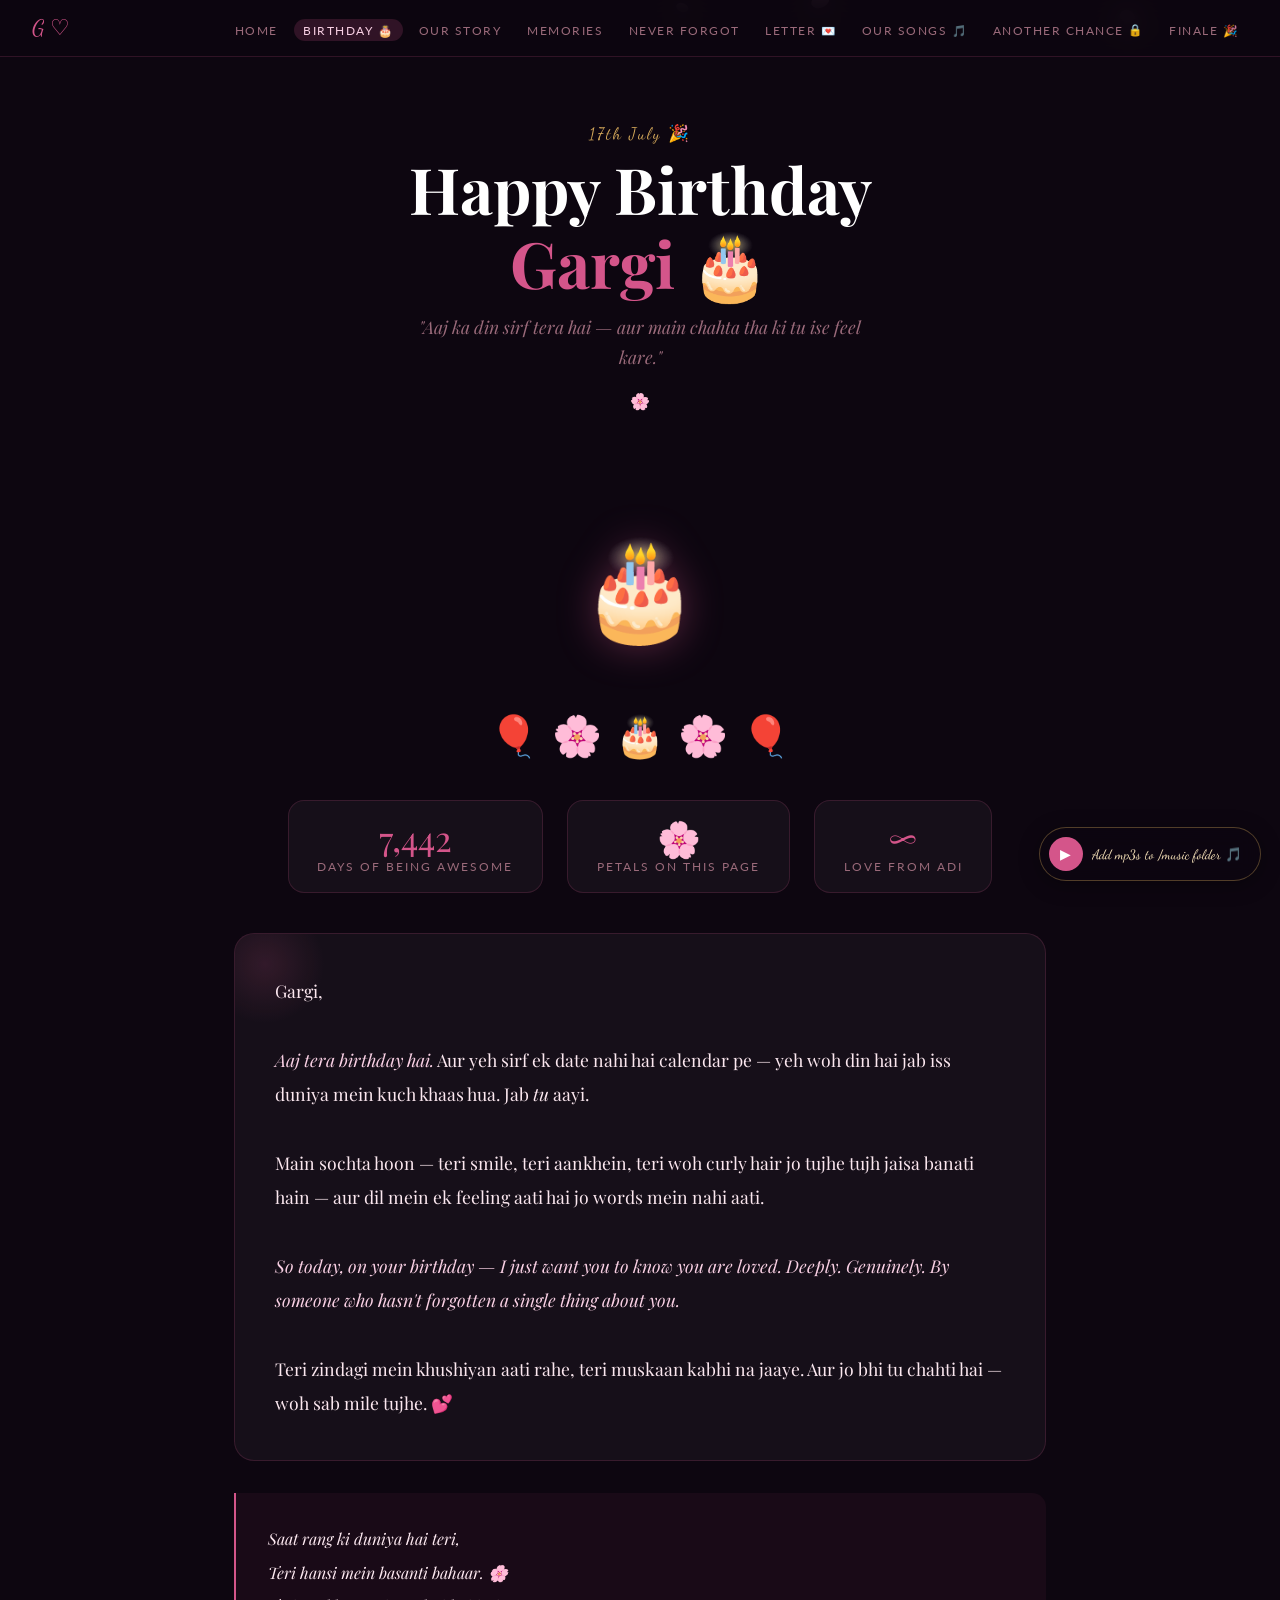
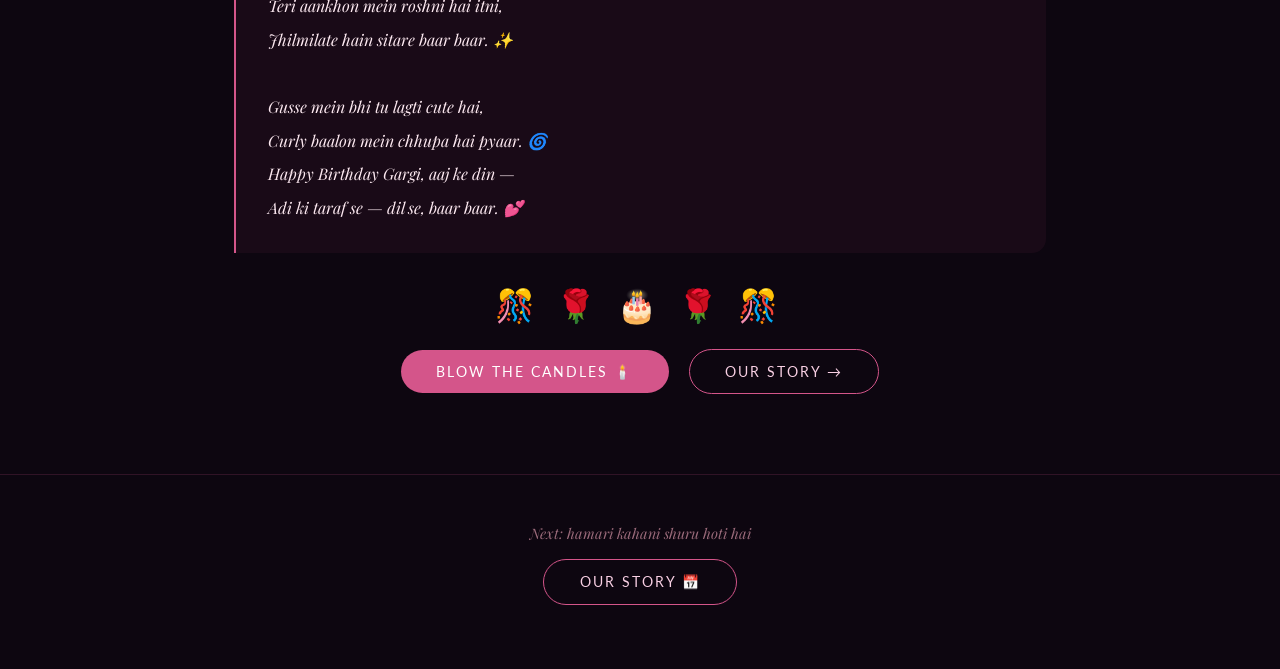
==== birthday.html @ 73958ab3 "Add files via upload" ====
<!DOCTYPE html>
<html lang="en">
<head>
<meta charset="UTF-8">
<meta name="viewport" content="width=device-width, initial-scale=1.0">
<script src="gate.js"></script>
<title>Happy Birthday Gargi 🎂</title>
<link rel="stylesheet" href="style.css">
<style>
.cake-wrap {
  text-align: center;
  padding: 2rem 0;
}

.cake-big {
  font-size: 6rem;
  display: inline-block;
  animation: float 3s ease-in-out infinite;
  filter: drop-shadow(0 0 20px rgba(212,85,138,0.4));
}

.bday-count {
  display: flex;
  justify-content: center;
  gap: 1.5rem;
  flex-wrap: wrap;
  margin: 2.5rem 0;
}

.count-box {
  background: var(--card);
  border: 1px solid var(--border);
  border-radius: 16px;
  padding: 1.2rem 1.8rem;
  text-align: center;
  min-width: 100px;
}

.count-num {
  font-family: 'Playfair Display', serif;
  font-size: 2.2rem;
  color: var(--rose);
  display: block;
  line-height: 1;
}

.count-label {
  font-size: 0.72rem;
  letter-spacing: 2px;
  text-transform: uppercase;
  color: var(--text-muted);
  display: block;
  margin-top: 0.3rem;
}

.wish-card {
  background: var(--card);
  border: 1px solid var(--border);
  border-radius: 20px;
  padding: 2.5rem;
  margin-bottom: 1.5rem;
  position: relative;
  overflow: hidden;
}

.wish-card::before {
  content: '';
  position: absolute;
  top: -30px; left: -30px;
  width: 120px; height: 120px;
  border-radius: 50%;
  background: radial-gradient(circle, rgba(212,85,138,0.15), transparent 70%);
}

.wish-card p {
  font-family: 'Playfair Display', serif;
  color: var(--text-light);
  font-size: clamp(0.95rem, 2vw, 1.1rem);
  line-height: 1.95;
  position: relative;
}

.wish-card p span.hi { color: var(--rose-light); font-style: italic; }

.poem-box {
  background: rgba(212,85,138,0.06);
  border-left: 2px solid var(--rose);
  border-radius: 0 14px 14px 0;
  padding: 1.8rem 2rem;
  margin: 2rem 0;
}

.poem-box p {
  font-family: 'Playfair Display', serif;
  font-style: italic;
  color: var(--text-light);
  line-height: 2.1;
  font-size: 1rem;
}

.emoji-row {
  text-align: center;
  font-size: 2rem;
  letter-spacing: 0.4rem;
  margin: 1.5rem 0;
  animation: float 4s ease-in-out infinite;
}

.balloon-row {
  display: flex;
  justify-content: center;
  gap: 0.8rem;
  font-size: 2.5rem;
  margin: 2rem 0;
}

.balloon-row span { animation: float 3s ease-in-out infinite; }
.balloon-row span:nth-child(2) { animation-delay: 0.3s; }
.balloon-row span:nth-child(3) { animation-delay: 0.6s; }
.balloon-row span:nth-child(4) { animation-delay: 0.9s; }
.balloon-row span:nth-child(5) { animation-delay: 1.2s; }
</style>
</head>
<body>
<canvas id="petal-canvas"></canvas>
<canvas id="fireworks-canvas" style="position:fixed;inset:0;z-index:999;display:none;pointer-events:none;"></canvas>

<nav>
  <a class="nav-logo" href="index.html">G ♡</a>
  <ul class="nav-links">
    <li><a href="index.html">Home</a></li>
    <li><a href="birthday.html">Birthday 🎂</a></li>
    <li><a href="timeline.html">Our Story</a></li>
    <li><a href="memories.html">Memories</a></li>
    <li><a href="forgot.html">Never Forgot</a></li>
    <li><a href="letter.html">Letter 💌</a></li>
    <li><a href="songs.html">Our Songs 🎵</a></li>
    <li><a href="chance.html" class="locked">Another Chance</a></li>
    <li><a href="finale.html">Finale 🎉</a></li>
  </ul>
</nav>

<div class="page-wrap">
  <div class="page-hero">
    <p class="eyebrow">17th July 🎉</p>
    <h1 class="page-title">Happy Birthday<br><span>Gargi</span> 🎂</h1>
    <p class="page-subtitle">"Aaj ka din sirf tera hai — aur main chahta tha ki tu ise feel kare."</p>
    <div class="divider"><span>🌸</span></div>
  </div>

  <div class="section">
    <div class="cake-wrap reveal">
      <span class="cake-big">🎂</span>
    </div>

    <div class="balloon-row reveal">
      <span>🎈</span><span>🌸</span><span>🎂</span><span>🌸</span><span>🎈</span>
    </div>

    <!-- Age fun fact -->
    <div class="bday-count reveal">
      <div class="count-box">
        <span class="count-num" id="age-days">—</span>
        <span class="count-label">Days of being awesome</span>
      </div>
      <div class="count-box">
        <span class="count-num">🌸</span>
        <span class="count-label">Petals on this page</span>
      </div>
      <div class="count-box">
        <span class="count-num">∞</span>
        <span class="count-label">Love from Adi</span>
      </div>
    </div>

    <div class="wish-card reveal">
      <p>
        Gargi,<br><br>
        <span class="hi">Aaj tera birthday hai.</span> Aur yeh sirf ek date nahi hai calendar pe — yeh woh din hai jab iss duniya mein kuch khaas hua. Jab <em>tu</em> aayi.<br><br>
        Main sochta hoon — teri smile, teri aankhein, teri woh curly hair jo tujhe tujh jaisa banati hain — aur dil mein ek feeling aati hai jo words mein nahi aati.<br><br>
        <span class="hi">So today, on your birthday — I just want you to know you are loved. Deeply. Genuinely. By someone who hasn't forgotten a single thing about you.</span><br><br>
        Teri zindagi mein khushiyan aati rahe, teri muskaan kabhi na jaaye. Aur jo bhi tu chahti hai — woh sab mile tujhe. 💕
      </p>
    </div>

    <div class="poem-box reveal">
      <p>
        Saat rang ki duniya hai teri,<br>
        Teri hansi mein basanti bahaar. 🌸<br>
        Teri aankhon mein roshni hai itni,<br>
        Jhilmilate hain sitare baar baar. ✨<br><br>
        Gusse mein bhi tu lagti cute hai,<br>
        Curly baalon mein chhupa hai pyaar. 🌀<br>
        Happy Birthday Gargi, aaj ke din —<br>
        Adi ki taraf se — dil se, baar baar. 💕
      </p>
    </div>

    <div class="emoji-row reveal">🎊 🌹 🎂 🌹 🎊</div>

    <div style="text-align:center;" class="reveal">
      <button class="btn btn-primary" onclick="launchFireworks('fireworks-canvas',4000)" style="margin-right:1rem;">
        Blow the Candles 🕯️
      </button>
      <a href="timeline.html" class="btn btn-outline">Our Story →</a>
    </div>
  </div>

  <div class="page-nav-footer">
    <p>Next: hamari kahani shuru hoti hai</p>
    <a href="timeline.html" class="btn btn-outline">Our Story 📅</a>
  </div>
</div>

<script src="shared.js"></script>
<script>
  // Calculate days old (rough — from a plausible birth year)
  // We don't know her DOB year, so we show days since July 17
  const today = new Date();
  const bday  = new Date(today.getFullYear(), 6, 17); // July 17
  if (bday > today) bday.setFullYear(today.getFullYear() - 1);
  const diff = Math.floor((today - bday) / 86400000);
  document.getElementById('age-days').textContent = (diff + 365 * 20).toLocaleString();
</script>
</body>
</html>
---- style.css ----
@import url('https://fonts.googleapis.com/css2?family=Playfair+Display:ital,wght@0,400;0,600;0,700;1,400;1,600&family=Lato:wght@300;400;700&family=Dancing+Script:wght@500;700&display=swap');

*, *::before, *::after { box-sizing: border-box; margin: 0; padding: 0; }

:root {
  --rose:       #d4558a;
  --rose-light: #f9d0e4;
  --rose-dark:  #8b1f4e;
  --rose-glow:  rgba(212,85,138,0.18);
  --gold:       #d4a85a;
  --gold-light: #f5e0b8;
  --cream:      #fff5f8;
  --deep:       #0d0610;
  --mid:        #180d1e;
  --card:       rgba(255,255,255,0.04);
  --border:     rgba(212,85,138,0.18);
  --text-light: #fce8f0;
  --text-muted: #9a6a7a;
  --text-body:  #e8c8d8;
}

html { scroll-behavior: smooth; }

body {
  font-family: 'Lato', sans-serif;
  background: var(--deep);
  color: var(--text-body);
  min-height: 100vh;
  overflow-x: hidden;
}

/* ── CANVAS ── */
#petal-canvas {
  position: fixed;
  inset: 0;
  pointer-events: none;
  z-index: 0;
}

/* ── NAV ── */
nav {
  position: fixed;
  top: 0; left: 0; right: 0;
  z-index: 100;
  display: flex;
  align-items: center;
  justify-content: space-between;
  padding: 0.9rem 2rem;
  background: rgba(13,6,16,0.85);
  backdrop-filter: blur(12px);
  border-bottom: 1px solid var(--border);
}

.nav-logo {
  font-family: 'Dancing Script', cursive;
  font-size: 1.4rem;
  color: var(--rose);
  text-decoration: none;
}

.nav-links {
  display: flex;
  gap: 0.4rem;
  list-style: none;
  flex-wrap: wrap;
  justify-content: flex-end;
}

.nav-links a {
  font-size: 0.72rem;
  letter-spacing: 1.5px;
  text-transform: uppercase;
  color: var(--text-muted);
  text-decoration: none;
  padding: 0.3rem 0.6rem;
  border-radius: 20px;
  transition: all 0.25s;
}

.nav-links a:hover,
.nav-links a.active {
  color: var(--rose-light);
  background: var(--rose-glow);
}

.nav-links a.locked::after { content: ' 🔒'; }

/* ── MAIN WRAPPER ── */
.page-wrap {
  position: relative;
  z-index: 1;
  padding-top: 70px;
}

/* ── HERO / PAGE HEADERS ── */
.page-hero {
  min-height: 42vh;
  display: flex;
  flex-direction: column;
  align-items: center;
  justify-content: center;
  text-align: center;
  padding: 3rem 1.5rem 2rem;
}

.eyebrow {
  font-family: 'Dancing Script', cursive;
  font-size: 1.05rem;
  color: var(--gold);
  letter-spacing: 2px;
  margin-bottom: 0.5rem;
  opacity: 0;
  animation: fadeUp 0.8s 0.2s forwards;
}

.page-title {
  font-family: 'Playfair Display', serif;
  font-size: clamp(2.2rem, 6vw, 4rem);
  color: #fff;
  line-height: 1.15;
  opacity: 0;
  animation: fadeUp 0.8s 0.4s forwards;
}

.page-title span { color: var(--rose); }

.page-subtitle {
  font-family: 'Playfair Display', serif;
  font-style: italic;
  color: var(--text-muted);
  font-size: clamp(0.9rem, 2vw, 1.1rem);
  margin-top: 0.8rem;
  max-width: 480px;
  line-height: 1.7;
  opacity: 0;
  animation: fadeUp 0.8s 0.6s forwards;
}

.divider {
  display: flex;
  align-items: center;
  gap: 0.8rem;
  max-width: 220px;
  margin: 1.2rem auto 0;
  opacity: 0;
  animation: fadeUp 0.8s 0.8s forwards;
}

.divider::before, .divider::after {
  content: '';
  flex: 1;
  height: 1px;
  background: var(--rose);
  opacity: 0.35;
}

.divider span { font-size: 1rem; }

/* ── SECTION ── */
.section {
  max-width: 860px;
  margin: 0 auto;
  padding: 3rem 1.5rem 5rem;
}

/* ── CARDS ── */
.card {
  background: var(--card);
  border: 1px solid var(--border);
  border-radius: 18px;
  padding: 2rem;
}

/* ── BUTTONS ── */
.btn {
  display: inline-block;
  padding: 0.85rem 2.2rem;
  border-radius: 30px;
  font-family: 'Lato', sans-serif;
  font-size: 0.85rem;
  letter-spacing: 2px;
  text-transform: uppercase;
  text-decoration: none;
  cursor: pointer;
  transition: all 0.25s;
  border: none;
}

.btn-primary {
  background: var(--rose);
  color: #fff;
}

.btn-primary:hover { background: var(--rose-dark); transform: translateY(-2px); }

.btn-outline {
  background: transparent;
  color: var(--rose-light);
  border: 1px solid var(--rose);
}

.btn-outline:hover { background: var(--rose-glow); transform: translateY(-2px); }

.btn-gold {
  background: transparent;
  color: var(--gold-light);
  border: 1px solid var(--gold);
}

.btn-gold:hover { background: rgba(212,168,90,0.12); transform: translateY(-2px); }

/* ── SCROLL REVEAL ── */
.reveal {
  opacity: 0;
  transform: translateY(28px);
  transition: opacity 0.65s ease, transform 0.65s ease;
}

.reveal.vis { opacity: 1; transform: translateY(0); }

/* ── ANIMATIONS ── */
@keyframes fadeUp {
  from { opacity: 0; transform: translateY(18px); }
  to   { opacity: 1; transform: translateY(0); }
}

@keyframes float {
  0%, 100% { transform: translateY(0px); }
  50%       { transform: translateY(-10px); }
}

@keyframes pulse-glow {
  0%, 100% { box-shadow: 0 0 12px rgba(212,85,138,0.3); }
  50%       { box-shadow: 0 0 28px rgba(212,85,138,0.6); }
}

@keyframes spin-slow { to { transform: rotate(360deg); } }

/* ── NAV FOOTER ── */
.page-nav-footer {
  text-align: center;
  padding: 3rem 1.5rem 4rem;
  border-top: 1px solid var(--border);
  display: flex;
  flex-direction: column;
  align-items: center;
  gap: 1rem;
}

.page-nav-footer p {
  font-family: 'Playfair Display', serif;
  font-style: italic;
  color: var(--text-muted);
  font-size: 0.9rem;
}

/* ── MOBILE ── */
@media (max-width: 640px) {
  .nav-links { display: none; }
  nav { justify-content: center; }
}
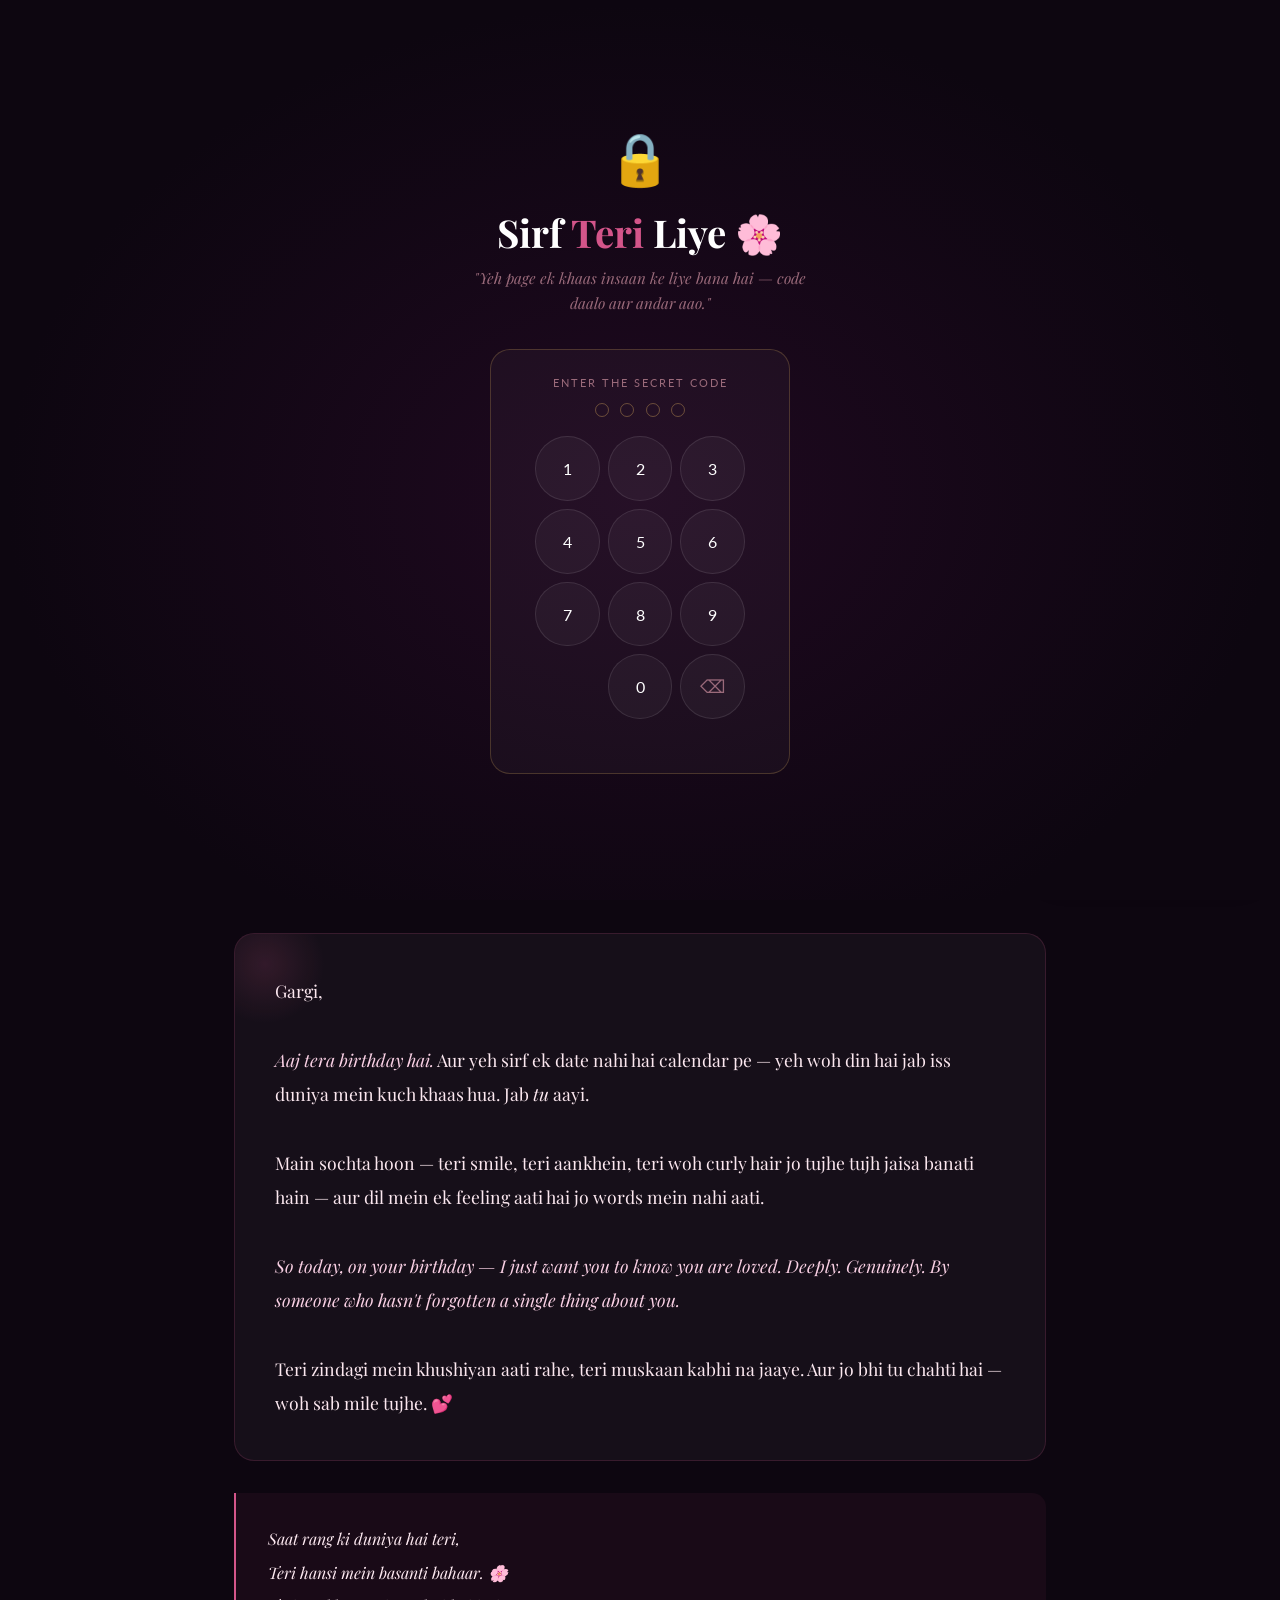
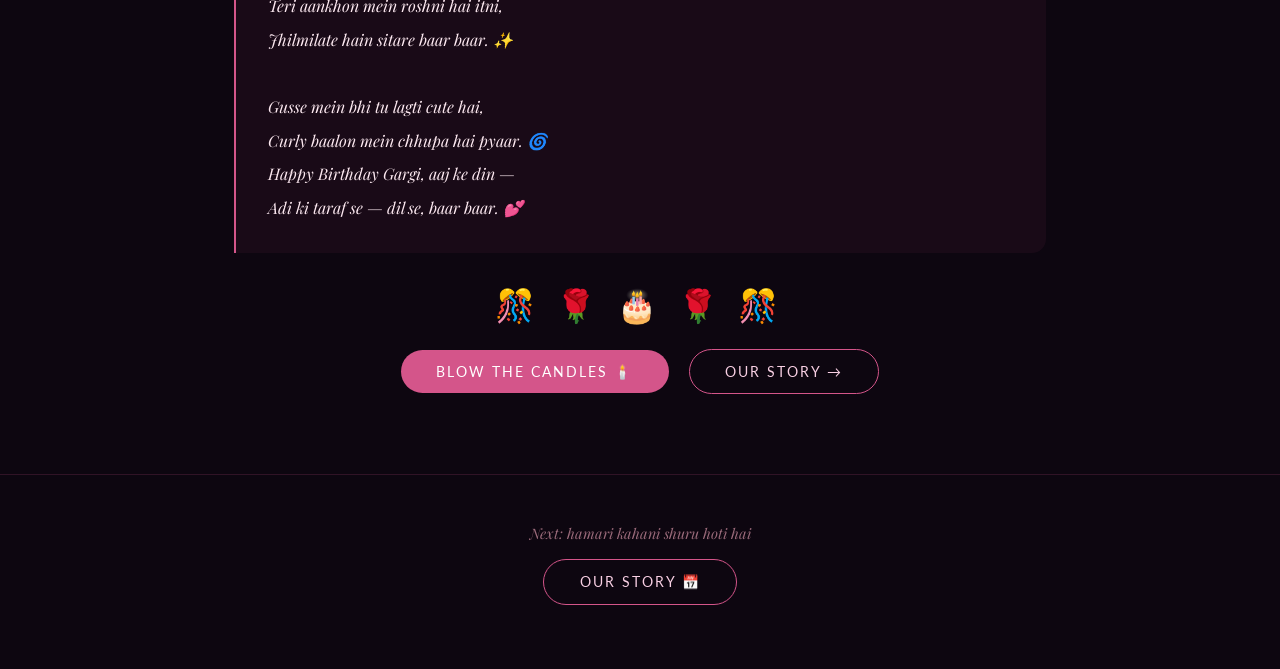
==== commit 71ab24cf: "Add files via upload" ====
--- a/birthday.html
+++ b/birthday.html
@@ -127,6 +127,8 @@
 
 <nav>
   <a class="nav-logo" href="index.html">G ♡</a>
+  <button class="hamburger" id="hamburger" onclick="toggleNav()" aria-label="Menu"><span></span><span></span><span></span></button>
+  <div class="nav-overlay" id="nav-overlay" onclick="toggleNav()"></div>
   <ul class="nav-links">
     <li><a href="index.html">Home</a></li>
     <li><a href="birthday.html">Birthday 🎂</a></li>
@@ -134,6 +136,10 @@
     <li><a href="memories.html">Memories</a></li>
     <li><a href="forgot.html">Never Forgot</a></li>
     <li><a href="letter.html">Letter 💌</a></li>
+    <li><a href="never-said.html">Never Said 🤍</a></li>
+    <li><a href="first-convo.html">First Hello 💬</a></li>
+    <li><a href="wish.html">Make a Wish 🌾</a></li>
+    <li><a href="quiz.html">Quiz 🎯</a></li>
     <li><a href="songs.html">Our Songs 🎵</a></li>
     <li><a href="chance.html" class="locked">Another Chance</a></li>
     <li><a href="finale.html">Finale 🎉</a></li>
--- a/style.css
+++ b/style.css
@@ -255,7 +255,84 @@
 }
 
 /* ── MOBILE ── */
-@media (max-width: 640px) {
-  .nav-links { display: none; }
-  nav { justify-content: center; }
-}
+.hamburger {
+  display: none;
+  flex-direction: column;
+  gap: 5px;
+  cursor: pointer;
+  background: none;
+  border: none;
+  padding: 4px;
+  z-index: 200;
+}
+.hamburger span {
+  display: block;
+  width: 24px; height: 2px;
+  background: var(--rose-light);
+  border-radius: 2px;
+  transition: all 0.3s;
+}
+.hamburger.open span:nth-child(1) { transform: translateY(7px) rotate(45deg); }
+.hamburger.open span:nth-child(2) { opacity: 0; }
+.hamburger.open span:nth-child(3) { transform: translateY(-7px) rotate(-45deg); }
+
+@media (max-width: 768px) {
+  .hamburger { display: flex; }
+
+  .nav-links {
+    display: flex;
+    flex-direction: column;
+    position: fixed;
+    top: 0; right: -100%;
+    width: 75%; max-width: 280px;
+    height: 100vh;
+    background: rgba(13,6,16,0.98);
+    backdrop-filter: blur(16px);
+    border-left: 1px solid var(--border);
+    padding: 5rem 2rem 2rem;
+    gap: 0.2rem;
+    overflow-y: auto;
+    transition: right 0.35s cubic-bezier(0.4,0,0.2,1);
+    z-index: 150;
+  }
+
+  .nav-links.open { right: 0; }
+
+  .nav-links li { list-style: none; }
+
+  .nav-links a {
+    display: block;
+    padding: 0.75rem 0;
+    font-size: 1rem;
+    border-bottom: 1px solid rgba(212,85,138,0.08);
+  }
+
+  /* Overlay behind open menu */
+  .nav-overlay {
+    display: none;
+    position: fixed; inset: 0;
+    background: rgba(0,0,0,0.5);
+    z-index: 140;
+  }
+  .nav-overlay.open { display: block; }
+}
+
+/* ── PARALLAX STARFIELD (shared across homepage, chance, finale) ── */
+#parallax-stars {
+  position: fixed; inset: 0;
+  pointer-events: none;
+  z-index: 0;
+  overflow: hidden;
+}
+.p-star {
+  position: absolute;
+  border-radius: 50%;
+  background: #fff;
+  opacity: 0;
+  animation: star-twinkle ease-in-out infinite;
+  will-change: transform;
+}
+@keyframes star-twinkle {
+  0%, 100% { opacity: 0.1; transform: scale(1); }
+  50% { opacity: 0.65; transform: scale(1.4); }
+}
